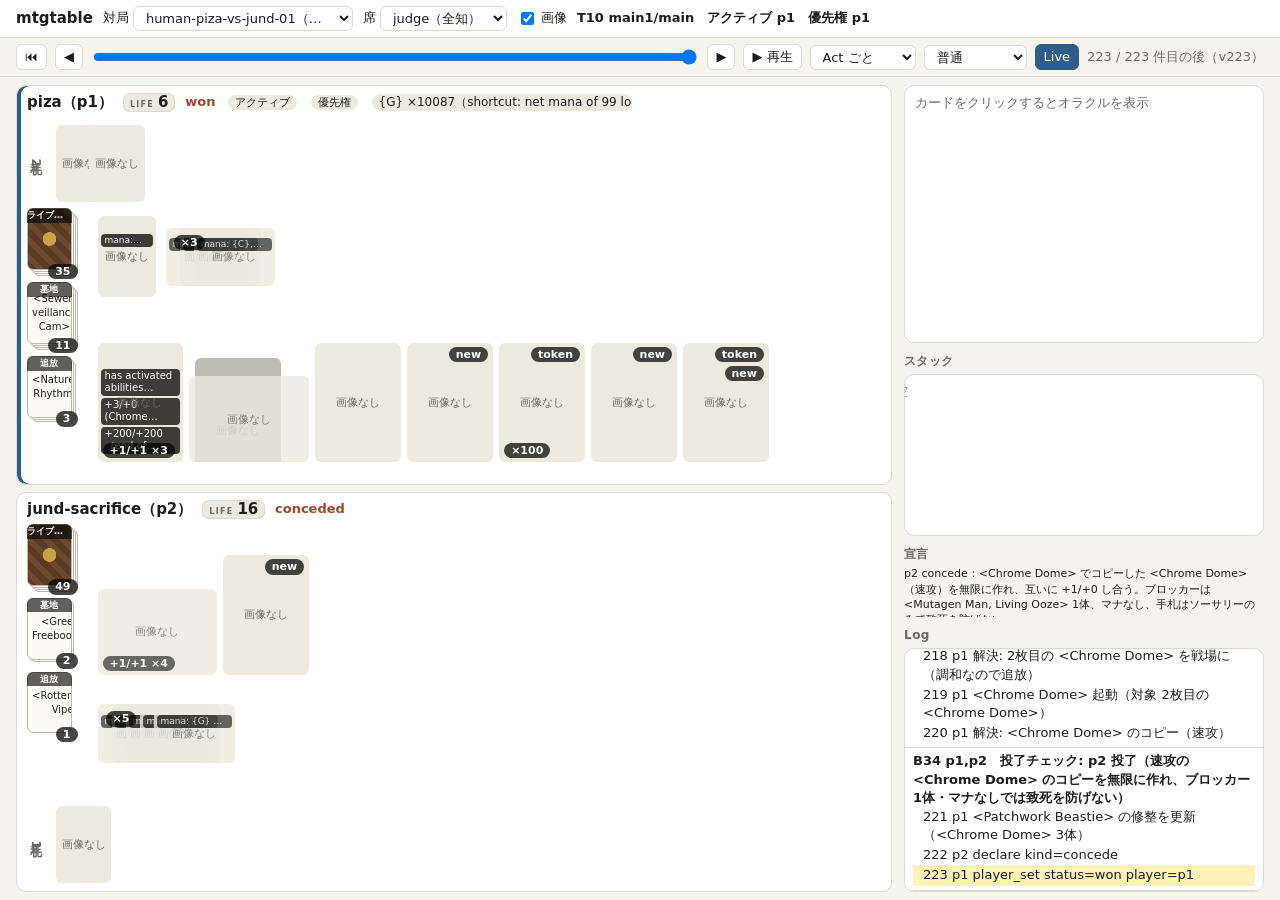
==== docs/index.html @ 576aaa8d "Publish human-piza-vs-jund-01 as a static viewer under docs/ Generated with: python -m mtgtable expo" ====
<!doctype html>
<html lang="ja" data-static="1">
<head>
<meta charset="utf-8">
<meta name="viewport" content="width=device-width, initial-scale=1">
<title>mtgtable 観戦</title>
<link rel="stylesheet" href="static/style.css">
</head>
<body>
<header class="bar">
  <strong class="brand">mtgtable</strong>
  <label>対局 <select id="game"></select></label>
  <label>席 <select id="seat">
    <option value="judge">judge（全知）</option>
    <option value="p1">p1</option>
    <option value="p2">p2</option>
  </select></label>
  <label><input id="images" type="checkbox" checked> 画像</label>
  <span id="turn" class="turn"></span>
  <span id="conn" class="conn" title="更新の受信状態"></span>
</header>

<div class="replay">
  <button id="first" title="最初">⏮</button>
  <button id="prev" title="1 Act 戻る">◀</button>
  <input id="pos" type="range" min="0" max="0" value="0">
  <button id="next" title="1 Act 進む">▶</button>
  <button id="play" title="自動再生（スペースキー）">▶ 再生</button>
  <select id="unit" title="1回に進める単位">
    <option value="act">Act ごと</option>
    <option value="batch">Batch ごと</option>
  </select>
  <select id="speed" title="進める間隔">
    <option value="150">とても速い</option>
    <option value="400">速い</option>
    <option value="1000" selected>普通</option>
    <option value="2500">遅い</option>
  </select>
  <button id="live" class="on" title="最新を追う">Live</button>
  <span id="posText" class="muted"></span>
</div>

<main class="layout">
  <section class="board">
    <div id="top" class="side"></div>
    <div id="combatbox" class="combatbox" hidden><h3>戦闘</h3><div id="combat" class="combat"></div></div>
    <div id="bottom" class="side"></div>
  </section>
  <aside class="sidepanel">
    <div id="detail" class="detail muted">カードをクリックするとオラクルを表示</div>
    <h3>スタック</h3>
    <ol id="stack" class="stack panel"></ol>
    <h3>宣言</h3>
    <ul id="decl" class="plain decl"></ul>
    <h3>Log</h3>
    <div id="log" class="log"></div>
  </aside>
</main>
<script type="module" src="static/app.js"></script>
</body>
</html>
---- docs/static/style.css ----
:root {
  --bg: #f5f4ef; --panel: #ffffff; --ink: #1d1d1b; --muted: #6b6a64; --line: #d9d7cf;
  --card: #fbfaf6; --card-line: #bdb9ad; --accent: #2f5d8a; --warn: #a1452e; --ok: #3c7a3f;
  --badge: #ece9df; --tapped: #e6e3d8; --hl: #fff2b8;
}
@media (prefers-color-scheme: dark) {
  :root {
    --bg: #18191b; --panel: #222326; --ink: #e8e6e1; --muted: #9a988f; --line: #3a3b3f;
    --card: #2a2b2f; --card-line: #4a4b50; --accent: #7fb0e0; --warn: #e08a72; --ok: #8cc58f;
    --badge: #34353a; --tapped: #232427; --hl: #4a4220;
  }
}
* { box-sizing: border-box; }
body { margin: 0; background: var(--bg); color: var(--ink);
  font: 13px/1.4 system-ui, "Segoe UI", "Hiragino Sans", "Yu Gothic UI", sans-serif; }
h3 { margin: 6px 0 4px; font-size: 12px; color: var(--muted); font-weight: 600; letter-spacing: .04em; }
.muted { color: var(--muted); }
button, select, input { font: inherit; color: inherit; }
button, select { background: var(--panel); border: 1px solid var(--line); border-radius: 6px; padding: 3px 8px; }
button.on { background: var(--accent); color: #fff; border-color: var(--accent); }
.bar { display: flex; flex-wrap: wrap; gap: 12px; align-items: center; padding: 8px 16px;
  background: var(--panel); border-bottom: 1px solid var(--line); }
.brand { font-size: 15px; }
.turn { font-weight: 600; }
.conn::before { content: "●"; color: var(--muted); }
.conn.ok::before { color: var(--ok); }
.replay { display: flex; gap: 8px; align-items: center; padding: 6px 16px; border-bottom: 1px solid var(--line); }
.replay input { flex: 1; min-width: 120px; }
.layout { display: grid; grid-template-columns: minmax(0, 1fr) 360px; gap: 12px; padding: 12px 16px; }
@media (max-width: 900px) { .layout { grid-template-columns: minmax(0, 1fr); } }
.board { display: flex; flex-direction: column; gap: 10px; min-width: 0; }
.side { background: var(--panel); border: 1px solid var(--line); border-radius: 10px; padding: 10px; }
.side.active { box-shadow: inset 4px 0 0 var(--accent); }
.phead { display: flex; flex-wrap: wrap; gap: 10px; align-items: baseline; }
.pname { font-size: 15px; font-weight: 700; }
.life { font-size: 22px; font-weight: 700; font-variant-numeric: tabular-nums; }
.status { color: var(--warn); font-weight: 700; }
.chip { display: inline-block; background: var(--badge); border-radius: 10px; padding: 0 7px; margin: 1px 2px; font-size: 11px; }
.row { display: flex; flex-wrap: wrap; gap: 6px; margin: 4px 0; min-height: 10px; }
.zones { display: flex; flex-wrap: wrap; gap: 16px; margin-top: 6px; }
.zone h3 { margin-top: 2px; }
.card { width: 132px; background: var(--card); border: 1px solid var(--card-line); border-radius: 7px;
  padding: 5px 6px; cursor: pointer; overflow-wrap: anywhere; }
.card:hover { outline: 2px solid var(--accent); }
.card.sel { background: var(--hl); }
.card.tapped { background: var(--tapped); transform: rotate(4deg); opacity: .8; }
.card.land { width: 112px; }
.card .nm { font-weight: 600; }
.card .id { color: var(--muted); font-size: 11px; }
.card .note { font-size: 11px; color: var(--muted); margin-top: 2px; }
.card.withart { width: 118px; padding: 4px; }
.card.withart .nm { font-size: 11px; margin-top: 3px; }
.artbox { position: relative; width: 108px; height: 151px; border-radius: 6px; overflow: hidden; background: var(--badge); }
.card.tapped { transform: none; }
.card.withart.tapped .artbox { width: 151px; height: 108px; }
.card.withart.tapped { width: 161px; }
.artbox img.art { position: absolute; left: 50%; top: 50%; width: 108px; height: 151px;
  transform: translate(-50%, -50%); }
.card.withart.tapped img.art { transform: translate(-50%, -50%) rotate(90deg); }
.artbox.noimg::after { content: "画像なし"; position: absolute; inset: 0; display: grid; place-items: center;
  color: var(--muted); font-size: 11px; }
.artbox.back { background: repeating-linear-gradient(45deg, var(--badge), var(--badge) 6px, var(--card) 6px, var(--card) 12px); }
.over { position: absolute; left: 3px; bottom: 3px; display: flex; flex-wrap: wrap; gap: 2px; }
.chip.strong { background: rgba(0, 0, 0, .72); color: #fff; font-weight: 700; }
.detail img.big { display: block; width: 100%; max-width: 244px; border-radius: 10px; margin: 0 auto 8px; }
.detail .otext { white-space: pre-wrap; }
.card.back { width: 54px; height: 70px; background: repeating-linear-gradient(45deg, var(--badge), var(--badge) 6px, var(--card) 6px, var(--card) 12px); }
.small { width: auto; padding: 2px 6px; }
.center { display: grid; grid-template-columns: 2fr 1fr; gap: 10px; background: var(--panel);
  border: 1px solid var(--line); border-radius: 10px; padding: 6px 10px; }
@media (max-width: 700px) { .center { grid-template-columns: 1fr; } }
.stack { margin: 0; padding-left: 18px; }
.stack li { margin-bottom: 4px; }
.stack li.none { list-style: none; margin-left: -18px; }
.plain { list-style: none; margin: 0; padding: 0; }
.sidepanel { min-width: 0; }
.detail { background: var(--panel); border: 1px solid var(--line); border-radius: 10px; padding: 8px 10px;
  margin-bottom: 8px; max-height: 70vh; overflow: auto; }
.log { background: var(--panel); border: 1px solid var(--line); border-radius: 10px; max-height: 70vh; overflow: auto; }
.batch { border-bottom: 1px solid var(--line); padding: 4px 8px; }
.batch > .bl { font-weight: 600; }
.act { padding: 1px 0 1px 10px; cursor: pointer; }
.act:hover { background: var(--badge); }
.act.cur { background: var(--hl); }
.act.undone { color: var(--muted); text-decoration: line-through; }
.steps { font-size: 11px; color: var(--muted); padding-left: 18px; white-space: pre-wrap; }

/* ---- 卓の配置: 束（ライブラリー・墓地・追放）| 戦場（土地以外・土地）、手札は扇形 ---- */
.sidegrid { display: grid; grid-template-columns: 96px minmax(0, 1fr); gap: 12px; margin-top: 8px; }
.piles { display: flex; flex-direction: column; gap: 14px; align-items: flex-start; }
.field { display: flex; flex-direction: column; gap: 8px; min-width: 0; }
.bfrow { min-height: 40px; align-items: flex-start; }
.lands { gap: 10px; }
.pile { cursor: default; width: 84px; }
.pile { cursor: pointer; }
.pile.empty { cursor: default; }
.pile:hover .face { outline: 2px solid var(--accent); }
.zone.opened { margin-top: 10px; padding: 8px; border: 1px solid var(--line); border-radius: 8px; background: var(--bg); }
.zone.opened .row { max-height: 300px; overflow-y: auto; }
.pstack { position: relative; width: 76px; height: 106px; }
.pstack .layer, .pstack .face { position: absolute; left: 0; top: 0; width: 72px; height: 100px; border-radius: 6px;
  border: 1px solid var(--card-line); background: var(--card); }
.pstack .face { overflow: hidden; display: grid; place-items: center; }
.pstack .face img { width: 100%; height: 100%; object-fit: cover; }
.pstack .face.back, .card.back, .artbox.back {
  background: radial-gradient(circle at 50% 50%, #c9a24a 0 18%, transparent 19%),
    repeating-linear-gradient(45deg, #5b3a24, #5b3a24 6px, #6d4a2f 6px, #6d4a2f 12px); }
.pstack .ftext { font-size: 10px; padding: 4px; text-align: center; }
.pile.empty .pstack { border: 1px dashed var(--line); border-radius: 6px; width: 72px; height: 100px; }
.pile.open .face { outline: 2px solid var(--accent); }
.pcount { position: absolute; right: -2px; bottom: -4px; }
.plabel { font-size: 11px; color: var(--muted); margin-top: 6px; }
.lgroup { position: relative; display: flex; }
.lgroup.overlap > .card + .card { margin-left: -86px; }
.lgroup.overlap > .card.tapped + .card.tapped { margin-left: -124px; }
.lgroup .gcount { position: absolute; left: 6px; top: 6px; }
.handbox { margin-top: 10px; }
.hand { display: flex; flex-wrap: wrap; gap: 6px; padding-top: 6px; }
.hand.fan { flex-wrap: nowrap; overflow-x: auto; padding: 14px 4px 4px; }
.hand.fan > .card { flex: none; transition: transform .12s; }
.hand.fan > .card + .card { margin-left: -46px; }
.hand.fan > .card:hover { transform: translateY(-12px); z-index: 2; position: relative; }
.card.inhand.withart { width: 98px; }
.card.inhand .artbox { width: 88px; height: 123px; }
.card.inhand .artbox img.art { width: 88px; height: 123px; }
.card.inhand .note, .card.inhand .id { display: none; }
.card.back.inhand { width: 64px; height: 89px; border-radius: 6px; flex: none; }
.hand.fan > .card.back + .card.back { margin-left: -40px; }
.card.inhand.withart .nm { display: none; }
/* 土地は小さめに */
.lands .card.withart { width: 86px; }
.lands .card.withart .artbox, .lands .card.withart .artbox img.art { width: 76px; height: 106px; }
.lands .card.withart.tapped { width: 116px; }
.lands .card.withart.tapped .artbox { width: 106px; height: 76px; }
.lands .card.withart .nm { font-size: 10px; }
.lands .lgroup.overlap > .card + .card { margin-left: -66px; }
.lands .lgroup.overlap > .card.tapped + .card.tapped { margin-left: -96px; }

/* ---- シンプル表示: 画像だけ。Note・Link・状態は画像の上に重ねる ---- */
.card.withart { width: auto; padding: 0; border: none; background: none; }
.card.withart:hover { outline: none; }
.card.withart:hover .artbox { outline: 2px solid var(--accent); }
.lands .card.withart, .lands .card.withart.tapped, .card.withart.tapped, .card.inhand.withart { width: auto; }
.artbox .notes { position: absolute; left: 3px; right: 3px; top: 22%; display: flex; flex-direction: column; gap: 2px; }
.artbox .nt { background: rgba(0, 0, 0, .74); color: #fff; font-size: 10px; line-height: 1.25; border-radius: 4px;
  padding: 1px 4px; overflow: hidden; display: -webkit-box; -webkit-line-clamp: 2; -webkit-box-orient: vertical; }
.lands .artbox .nt { -webkit-line-clamp: 1; font-size: 9px; }
.card.tapped .artbox .notes { top: 18%; }
.artbox .flags { position: absolute; right: 3px; top: 3px; display: flex; gap: 2px; }
.stack.panel { background: var(--panel); border: 1px solid var(--line); border-radius: 10px; padding: 8px 10px 8px 28px;
  margin: 0 0 8px; max-height: 32vh; overflow: auto; }

/* ---- 追放したカードを、追放元のカードの下に差し込んだように出す ---- */
.tuck { position: relative; padding-top: calc(var(--n) * 18px); }
.tuck > .card.under { position: absolute; left: 6px; z-index: 0; filter: brightness(.8); }
.tuck > .card.under .flags, .tuck > .card.under .notes, .tuck > .card.under .over { display: none; }
.tuck > .card:not(.under) { position: relative; z-index: 1; }

/* ---- 戦闘: 攻撃クリーチャーの列（カード → 攻撃先 → ブロック） ---- */
.combat { display: flex; flex-wrap: wrap; gap: 14px; align-items: flex-start; }
.cbcol { display: flex; flex-direction: column; align-items: center; gap: 4px; padding: 6px; border-radius: 8px;
  background: var(--bg); border: 1px solid var(--line); }
.cbto { font-size: 12px; font-weight: 700; color: var(--warn); }
.cbblk { font-size: 11px; color: var(--muted); }
.cbrow { display: flex; gap: 4px; }
.card.incombat.withart { width: auto; }
.card.incombat .artbox, .card.incombat .artbox img.art { width: 76px; height: 106px; }
.card.incombat .notes { display: none; }
.card.incombat.tapped .artbox { width: 76px; height: 106px; }
.card.incombat.tapped .artbox img.art { transform: translate(-50%, -50%); }
.chip.atk { background: #a1452e; }
.chip.blk { background: #2f5d8a; }
.artbox .flags { flex-wrap: wrap; justify-content: flex-end; max-width: calc(100% - 6px); }
.artbox .flags .chip, .over .chip { white-space: nowrap; }
.cbto { display: flex; align-items: center; gap: 2px; line-height: 1; }
.cbto .arw { font-size: 20px; }

/* ---- スタック: カードと、種類・文・対象 ---- */
.stack.panel { list-style: none; padding: 8px; }
.sitem { display: flex; gap: 8px; align-items: flex-start; padding: 6px 0; border-bottom: 1px solid var(--line); }
.sitem:last-child { border-bottom: none; }
.card.instack.withart { width: auto; flex: none; }
.card.instack .artbox, .card.instack .artbox img.art { width: 64px; height: 89px; }
.card.instack.src .artbox { opacity: .75; }
.card.instack.src .artbox::after { content: "能力"; position: absolute; left: 0; right: 0; bottom: 0; text-align: center;
  background: rgba(0, 0, 0, .72); color: #fff; font-size: 10px; }
.sbody { min-width: 0; flex: 1; font-size: 12px; }
.sname { font-weight: 600; }
.stext { color: var(--muted); font-size: 11px; overflow: hidden; display: -webkit-box; -webkit-line-clamp: 3; -webkit-box-orient: vertical; }
.stargets { margin-top: 2px; }
.log { position: relative; }

/* ---- マナ・シンボル ---- */
img.ms { width: 1.05em; height: 1.05em; vertical-align: -0.15em; margin: 0 1px; }
.nt img.ms { width: 11px; height: 11px; }
.chip.mana { display: inline-flex; align-items: center; gap: 2px; font-size: 12px; }
.chip.mana img.ms { width: 15px; height: 15px; }

/* ---- 画面の高さに収める（広い画面のとき）: ページはスクロールしない。カードの大きさは各 Player の領域の高さから決める ---- */
@media (min-width: 900px) and (min-height: 560px) {
  html, body { height: 100%; }
  body { display: flex; flex-direction: column; overflow: hidden; }
  .bar, .replay { flex: none; }
  .layout { flex: 1; min-height: 0; padding-top: 8px; padding-bottom: 8px; }
  .board { min-height: 0; gap: 6px; }
  .side { flex: 1 1 0; min-height: 0; position: relative; container-type: size; padding: 6px 10px; overflow: hidden; }
  .side > div { height: 100%; display: flex; flex-direction: column; gap: 4px; }
  .phead { flex: none; }
  .sidegrid { flex: 1; min-height: 0; margin-top: 0; }
  .piles { gap: 8px; overflow: hidden; }
  .field { min-height: 0; gap: 4px; justify-content: space-evenly; }
  .bfrow, .lands, .hand.fan { flex-wrap: nowrap; overflow-x: auto; overflow-y: hidden; }
  .handbox { flex: none; margin-top: 0; display: flex; align-items: center; gap: 8px; }
  .handbox h3 { writing-mode: vertical-rl; margin: 0; }
  .hand.fan { padding: 8px 4px 2px; }
  .zone.opened { position: absolute; left: 110px; right: 10px; bottom: 8px; max-height: 70%; overflow: auto; z-index: 5;
    margin: 0; background: var(--panel); box-shadow: 0 6px 24px rgba(0, 0, 0, .35); }
  .zone.opened .row { max-height: none; flex-wrap: wrap; }
  .center { flex: none; max-height: 22vh; overflow: auto; padding: 2px 10px; }
  .center h3 { margin: 2px 0; }
  .sidepanel { display: flex; flex-direction: column; min-height: 0; }
  .sidepanel h3 { flex: none; }
  .detail { flex: 0 1 auto; max-height: 38%; margin-bottom: 4px; }
  .stack.panel { flex: 0 1 auto; max-height: 24%; margin-bottom: 4px; }
  .log { flex: 1; min-height: 80px; max-height: none; }

  /* カードの高さ（--h）: 行ごとに、領域の高さ（cqh）に合わせる。幅は 488:680 */
  .bfrow:not(.lands) { --h: min(31cqh, 151px); }
  .lands { --h: min(21cqh, 106px); }
  .hand { --h: min(20cqh, 123px); }
  .piles { --h: min(19cqh, 100px); }
  .combat { --h: min(7.5vh, 96px); gap: 8px; }
  .cbcol { padding: 3px; gap: 2px; }
  .stack { --h: 89px; }
  .artbox, .artbox img.art,
  .card.inhand .artbox, .card.inhand .artbox img.art,
  .lands .card.withart .artbox, .lands .card.withart .artbox img.art,
  .card.incombat .artbox, .card.incombat .artbox img.art,
  .card.instack .artbox, .card.instack .artbox img.art { width: calc(var(--h) * .7176); height: var(--h); }
  .card.withart.tapped .artbox, .lands .card.withart.tapped .artbox { width: var(--h); height: calc(var(--h) * .7176); }
  .card.incombat.tapped .artbox { width: calc(var(--h) * .7176); height: var(--h); }
  .card.back.inhand { width: calc(var(--h) * .7176); height: var(--h); }
  .pstack, .pstack .layer, .pstack .face, .pile.empty .pstack { width: calc(var(--h) * .72); height: var(--h); }
  .pstack { width: calc(var(--h) * .72 + 6px); height: calc(var(--h) + 6px); }
  .pile { width: auto; }
  .sidegrid { grid-template-columns: calc(min(19cqh, 100px) * .72 + 14px) minmax(0, 1fr); }
  .plabel { margin-top: 2px; }
  .lgroup.overlap > .card + .card, .lands .lgroup.overlap > .card + .card { margin-left: calc(var(--h) * -.7176 + 12px); }
  .lgroup.overlap > .card.tapped + .card.tapped, .lands .lgroup.overlap > .card.tapped + .card.tapped { margin-left: calc(var(--h) * -1 + 14px); }
  .hand.fan > .card + .card { margin-left: calc(var(--h) * -.36); }
  .hand.fan > .card.back + .card.back { margin-left: calc(var(--h) * -.45); }
  .tuck { padding-top: calc(var(--n) * var(--h) * .12); }
}

/* ---- 戦闘は盤面の上に重ねる小窓、宣言は右の列へ ---- */
.board { position: relative; }
.combatbox { background: var(--panel); border: 1px solid var(--line); border-radius: 10px; padding: 4px 8px; }
.combatbox[hidden] { display: none; }
.decl { font-size: 11px; max-height: 4.5em; overflow: auto; margin-bottom: 4px; }
.plabel { white-space: nowrap; overflow: hidden; text-overflow: ellipsis; max-width: 100%; font-size: 10px; }
@media (min-width: 900px) and (min-height: 560px) {
  .combatbox { position: absolute; right: 8px; top: 50%; transform: translateY(-50%); z-index: 6;
    box-shadow: 0 6px 24px rgba(0, 0, 0, .35); max-height: 90%; overflow: auto; }
  .combat { --h: min(13vh, 120px); }
  .decl { flex: none; }
}

/* ---- 右の列: カードの詳細・スタック・宣言は高さを固定（中身が変わっても Log の位置がずれない）。中はスクロール ---- */
.detail { height: 240px; max-height: none; }
.stack.panel { height: 170px; max-height: none; }
.decl { height: 4.6em; max-height: none; overflow: auto; }
@media (min-width: 900px) and (min-height: 560px) {
  .detail { flex: 0 0 32%; height: auto; max-height: none; }
  .stack.panel { flex: 0 0 20%; height: auto; max-height: none; }
  .decl { flex: 0 0 4.6em; height: auto; }
}

/* カードの詳細: 画像は小さく左に置き、横にオラクルを流す */
.detail img.big { float: left; width: 110px; max-width: 40%; margin: 0 8px 4px 0; border-radius: 6px; }
.detail .otext { font-size: 12px; }

/* ---- ライフ: LIFE と数のプレート（左の線で状態を示す） ---- */
.life { display: inline-flex; align-items: baseline; gap: 6px; padding: 1px 10px 1px 9px; border-radius: 7px;
  border: 1px solid var(--line); border-left: 3px solid var(--accent);
  background: linear-gradient(180deg, var(--panel), var(--bg)); font-size: 20px; line-height: 1.3; }
.life .llbl { font-size: 9px; font-weight: 700; letter-spacing: .14em; color: var(--muted); }
.life .lnum { font-weight: 700; font-variant-numeric: tabular-nums; letter-spacing: -.01em; }
.life.low { border-left-color: var(--warn); }
.life.low .lnum { color: var(--warn); }
.life.dead { border-left-color: var(--muted); opacity: .7; }
@media (min-width: 900px) and (min-height: 560px) { .life { font-size: 17px; } }

/* ---- ライフの増減（1件前からの差） ---- */
.lifewrap { display: inline-flex; align-items: center; gap: 6px; }
.ldelta { font-weight: 800; font-size: 15px; font-variant-numeric: tabular-nums; padding: 0 7px; border-radius: 6px;
  animation: ldpop .45s ease-out; }
.ldelta.minus { color: #fff; background: #c8414b; }
.ldelta.plus { color: #fff; background: #3c7a3f; }
@keyframes ldpop { from { transform: translateY(-6px) scale(1.25); opacity: 0; } to { transform: none; opacity: 1; } }
@media (prefers-reduced-motion: reduce) { .ldelta { animation: none; } }

/* ---- ライフ（調整）: 左の線をやめ（アクティブの線と紛れる）、ラベルを数の上に重ねた小さな塊に。増減は右上に重ねる ---- */
.life { position: relative; display: inline-flex; flex-direction: column; align-items: center; gap: 0;
  min-width: 44px; padding: 2px 8px 1px; border: none; border-radius: 9px; background: var(--badge);
  box-shadow: inset 0 0 0 1px var(--line); line-height: 1; }
.life .llbl { font-size: 8px; letter-spacing: .16em; margin-bottom: 1px; }
.life .lnum { font-size: 19px; }
.life.low { box-shadow: inset 0 0 0 1px var(--warn); }
.life.low .lnum { color: var(--warn); }
.life.dead { opacity: .6; }
.lifewrap { position: relative; display: inline-flex; }
.ldelta { position: absolute; right: 0; top: 0; transform: translate(55%, -45%); z-index: 2;
  font-size: 11px; padding: 1px 5px; border-radius: 8px; line-height: 1.2; box-shadow: 0 1px 3px rgba(0, 0, 0, .35); }
@keyframes ldpop { from { transform: translate(55%, -95%) scale(1.3); opacity: 0; } to { transform: translate(55%, -45%); opacity: 1; } }
@media (min-width: 900px) and (min-height: 560px) { .life { font-size: inherit; } .life .lnum { font-size: 17px; } }

/* ライフ（調整）: 見出しの行の高さに収まるよう、ラベルと数を横に並べた1行に */
.life { flex-direction: row; align-items: baseline; gap: 4px; min-width: 0; padding: 1px 7px; border-radius: 7px; }
.life .llbl { margin-bottom: 0; font-size: 8px; }
.life .lnum, .phead .life .lnum { font-size: 15px; line-height: 1.1; }
.phead { align-items: center; }
.ldelta { animation-duration: .18s; }

/* 最上段は1行に収める（入らない分はターン表示を省略） */
.bar { flex-wrap: nowrap; gap: 10px; white-space: nowrap; padding-top: 6px; padding-bottom: 6px; }
.bar label { display: inline-flex; align-items: center; gap: 4px; flex: none; }
#game { max-width: 220px; text-overflow: ellipsis; }
.bar .turn { flex: 1 1 auto; min-width: 0; overflow: hidden; text-overflow: ellipsis; }
.bar .conn { flex: none; }

/* Player の見出しも1行に（長いマナの注記などは省略。全文はマウスを重ねて） */
.phead { flex-wrap: nowrap; white-space: nowrap; overflow: hidden; min-width: 0; }
.phead > * { flex: none; }
.phead .chip { overflow: hidden; text-overflow: ellipsis; }
.phead .chip.mana { flex: 0 1 auto; min-width: 0; max-width: 260px; }
.phead .chip.mana img.ms { flex: none; }

/* 束: 名前をカードの上に重ね、3つの束が縦に収まる大きさに */
.pstack .plabel { position: absolute; left: 0; top: 0; width: calc(var(--h, 100px) * .72); margin: 0; z-index: 3;
  padding: 1px 0; text-align: center; font-size: 9px; font-weight: 700; color: #fff; background: rgba(0, 0, 0, .62);
  border-radius: 6px 6px 0 0; }
.pile.empty .pstack .plabel { color: var(--muted); background: none; }
@media (min-width: 900px) and (min-height: 560px) {
  .piles { --h: min(16cqh, 100px); gap: 6px; }
  .sidegrid { grid-template-columns: calc(min(16cqh, 100px) * .72 + 14px) minmax(0, 1fr); }
}

/* ---- 戦場の行は高さを固定し、枚数が変わっても行の位置が動かないように ---- */
@media (min-width: 900px) and (min-height: 560px) {
  .field { justify-content: flex-start; gap: 6px; }
  .bfrow:not(.lands) { --peek: .05; flex: none; height: calc(var(--h) * 1.16 + 8px); align-items: flex-end; }
  .lands { flex: none; height: calc(var(--h) + 8px); align-items: center; }
  .tuck { padding-top: calc(min(var(--n), 3) * var(--h) * var(--peek, .05)); }
  .bfrow:not(.lands) > .card.tapped, .bfrow:not(.lands) > .tuck { align-self: flex-end; }
}

/* 開いた束の一覧にもカードの高さを与える（無いと画像の大きさが 0 になって見えない） */
.zone.opened { --h: 123px; }
@media (min-width: 900px) and (min-height: 560px) { .zone.opened { --h: min(26cqh, 123px); } }

/* 増減の表示: 見出しの行（はみ出しを切る）に収まるよう、ライフの右端に縦中央で重ねる */
.lifewrap { margin-right: 16px; }
.ldelta { top: 50%; transform: translate(70%, -50%); }
@keyframes ldpop { from { transform: translate(70%, -110%) scale(1.3); opacity: 0; } to { transform: translate(70%, -50%); opacity: 1; } }

/* 狭い画面では再生バーを折り返す */
@media (max-width: 899px) {
  .replay { flex-wrap: wrap; }
  .replay input { flex-basis: 100%; order: 10; }
}
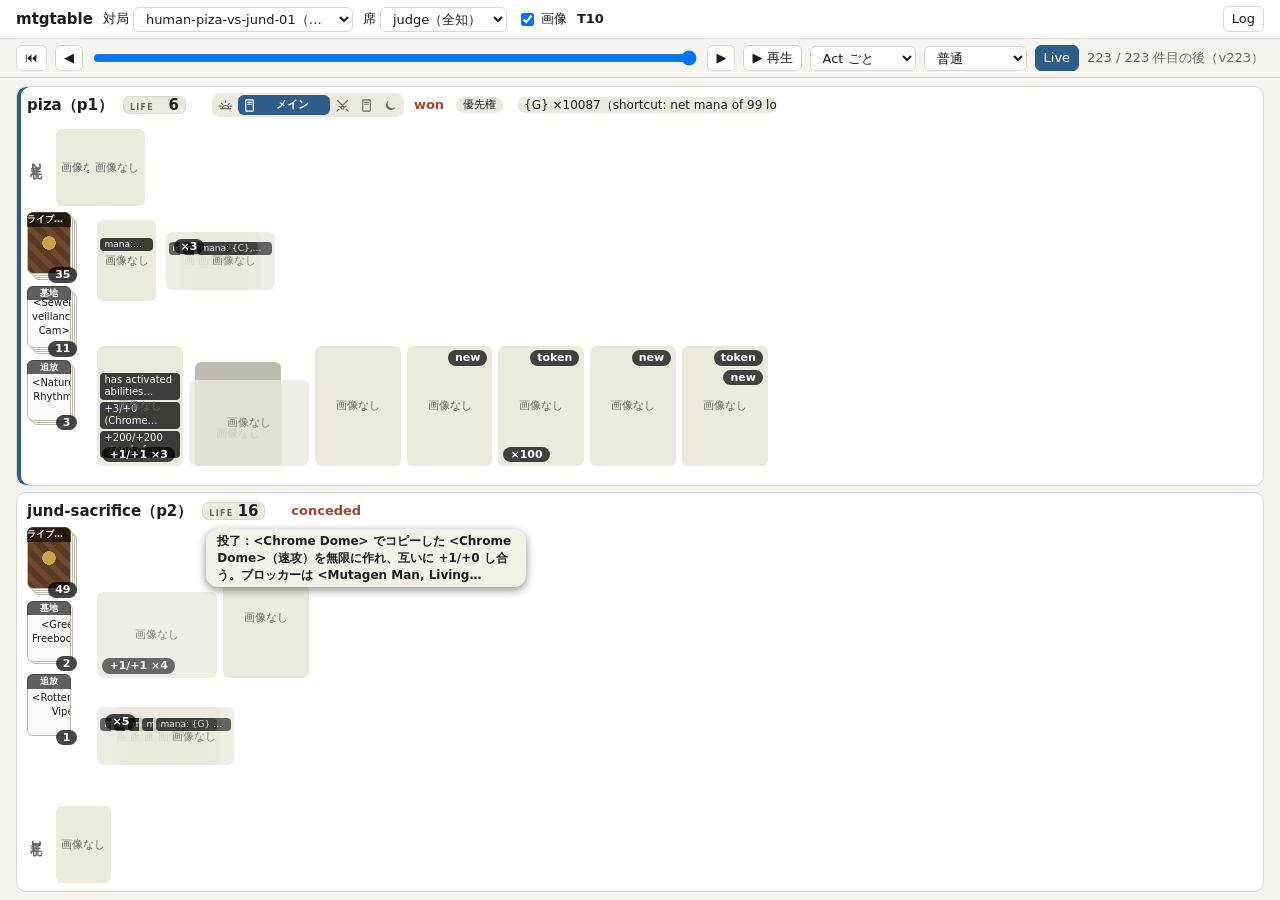
==== commit d89e5dfb: "Re-export the static viewer under docs/ Co-Authored-By: Claude Opus 5.5 <noreply@anthropic.com>" ====
--- a/docs/index.html
+++ b/docs/index.html
@@ -18,6 +18,7 @@
   <label><input id="images" type="checkbox" checked> 画像</label>
   <span id="turn" class="turn"></span>
   <span id="conn" class="conn" title="更新の受信状態"></span>
+  <button id="logToggle" title="Log を開く・閉じる（L キー）">Log</button>
 </header>
 
 <div class="replay">
@@ -45,14 +46,16 @@
     <div id="top" class="side"></div>
     <div id="combatbox" class="combatbox" hidden><h3>戦闘</h3><div id="combat" class="combat"></div></div>
     <div id="bottom" class="side"></div>
+    <!-- 盤面の上に浮かぶ小窓（見出しをドラッグで移動、– で畳む） -->
+    <div id="fl-stack" class="stackbox" hidden><h3>スタック</h3><ol id="stack" class="stack"></ol></div>
+    <div id="fl-detail" class="float" hidden>
+      <div class="fhead"><span>カード</span><button class="fmin" title="畳む">–</button><button class="fclose" title="閉じる">×</button></div>
+      <div id="detail" class="detail fbody"></div>
+    </div>
   </section>
-  <aside class="sidepanel">
-    <div id="detail" class="detail muted">カードをクリックするとオラクルを表示</div>
-    <h3>スタック</h3>
-    <ol id="stack" class="stack panel"></ol>
-    <h3>宣言</h3>
-    <ul id="decl" class="plain decl"></ul>
-    <h3>Log</h3>
+  <div id="logResizer" class="resizer" title="ドラッグで幅を変える"></div>
+  <aside id="logpane" class="logpane">
+    <div class="lphead"><span>Log</span><button id="logClose" title="閉じる">×</button></div>
     <div id="log" class="log"></div>
   </aside>
 </main>
--- a/docs/static/style.css
+++ b/docs/static/style.css
@@ -197,7 +197,7 @@
 .chip.mana img.ms { width: 15px; height: 15px; }
 
 /* ---- 画面の高さに収める（広い画面のとき）: ページはスクロールしない。カードの大きさは各 Player の領域の高さから決める ---- */
-@media (min-width: 900px) and (min-height: 560px) {
+@media (min-width: 900px) and (min-height: 560px), (max-width: 899px) and (orientation: portrait) {
   html, body { height: 100%; }
   body { display: flex; flex-direction: column; overflow: hidden; }
   .bar, .replay { flex: none; }
@@ -258,7 +258,7 @@
 .combatbox[hidden] { display: none; }
 .decl { font-size: 11px; max-height: 4.5em; overflow: auto; margin-bottom: 4px; }
 .plabel { white-space: nowrap; overflow: hidden; text-overflow: ellipsis; max-width: 100%; font-size: 10px; }
-@media (min-width: 900px) and (min-height: 560px) {
+@media (min-width: 900px) and (min-height: 560px), (max-width: 899px) and (orientation: portrait) {
   .combatbox { position: absolute; right: 8px; top: 50%; transform: translateY(-50%); z-index: 6;
     box-shadow: 0 6px 24px rgba(0, 0, 0, .35); max-height: 90%; overflow: auto; }
   .combat { --h: min(13vh, 120px); }
@@ -269,7 +269,7 @@
 .detail { height: 240px; max-height: none; }
 .stack.panel { height: 170px; max-height: none; }
 .decl { height: 4.6em; max-height: none; overflow: auto; }
-@media (min-width: 900px) and (min-height: 560px) {
+@media (min-width: 900px) and (min-height: 560px), (max-width: 899px) and (orientation: portrait) {
   .detail { flex: 0 0 32%; height: auto; max-height: none; }
   .stack.panel { flex: 0 0 20%; height: auto; max-height: none; }
   .decl { flex: 0 0 4.6em; height: auto; }
@@ -288,7 +288,7 @@
 .life.low { border-left-color: var(--warn); }
 .life.low .lnum { color: var(--warn); }
 .life.dead { border-left-color: var(--muted); opacity: .7; }
-@media (min-width: 900px) and (min-height: 560px) { .life { font-size: 17px; } }
+@media (min-width: 900px) and (min-height: 560px), (max-width: 899px) and (orientation: portrait) { .life { font-size: 17px; } }
 
 /* ---- ライフの増減（1件前からの差） ---- */
 .lifewrap { display: inline-flex; align-items: center; gap: 6px; }
@@ -312,7 +312,7 @@
 .ldelta { position: absolute; right: 0; top: 0; transform: translate(55%, -45%); z-index: 2;
   font-size: 11px; padding: 1px 5px; border-radius: 8px; line-height: 1.2; box-shadow: 0 1px 3px rgba(0, 0, 0, .35); }
 @keyframes ldpop { from { transform: translate(55%, -95%) scale(1.3); opacity: 0; } to { transform: translate(55%, -45%); opacity: 1; } }
-@media (min-width: 900px) and (min-height: 560px) { .life { font-size: inherit; } .life .lnum { font-size: 17px; } }
+@media (min-width: 900px) and (min-height: 560px), (max-width: 899px) and (orientation: portrait) { .life { font-size: inherit; } .life .lnum { font-size: 17px; } }
 
 /* ライフ（調整）: 見出しの行の高さに収まるよう、ラベルと数を横に並べた1行に */
 .life { flex-direction: row; align-items: baseline; gap: 4px; min-width: 0; padding: 1px 7px; border-radius: 7px; }
@@ -340,13 +340,13 @@
   padding: 1px 0; text-align: center; font-size: 9px; font-weight: 700; color: #fff; background: rgba(0, 0, 0, .62);
   border-radius: 6px 6px 0 0; }
 .pile.empty .pstack .plabel { color: var(--muted); background: none; }
-@media (min-width: 900px) and (min-height: 560px) {
+@media (min-width: 900px) and (min-height: 560px), (max-width: 899px) and (orientation: portrait) {
   .piles { --h: min(16cqh, 100px); gap: 6px; }
   .sidegrid { grid-template-columns: calc(min(16cqh, 100px) * .72 + 14px) minmax(0, 1fr); }
 }
 
 /* ---- 戦場の行は高さを固定し、枚数が変わっても行の位置が動かないように ---- */
-@media (min-width: 900px) and (min-height: 560px) {
+@media (min-width: 900px) and (min-height: 560px), (max-width: 899px) and (orientation: portrait) {
   .field { justify-content: flex-start; gap: 6px; }
   .bfrow:not(.lands) { --peek: .05; flex: none; height: calc(var(--h) * 1.16 + 8px); align-items: flex-end; }
   .lands { flex: none; height: calc(var(--h) + 8px); align-items: center; }
@@ -356,7 +356,7 @@
 
 /* 開いた束の一覧にもカードの高さを与える（無いと画像の大きさが 0 になって見えない） */
 .zone.opened { --h: 123px; }
-@media (min-width: 900px) and (min-height: 560px) { .zone.opened { --h: min(26cqh, 123px); } }
+@media (min-width: 900px) and (min-height: 560px), (max-width: 899px) and (orientation: portrait) { .zone.opened { --h: min(26cqh, 123px); } }
 
 /* 増減の表示: 見出しの行（はみ出しを切る）に収まるよう、ライフの右端に縦中央で重ねる */
 .lifewrap { margin-right: 16px; }
@@ -368,3 +368,145 @@
   .replay { flex-wrap: wrap; }
   .replay input { flex-basis: 100%; order: 10; }
 }
+
+/* 再生位置の文字は幅を固定（桁数が変わってもスライダーの長さが変わらないように） */
+#posText { flex: none; min-width: 12.5em; text-align: right; font-variant-numeric: tabular-nums; white-space: nowrap; }
+
+/* ---- 小窓（スタック・宣言・カード）と、開閉する Log ---- */
+.layout { grid-template-columns: minmax(0, 1fr) 0 0; gap: 0; }
+body.log-open .layout { grid-template-columns: minmax(0, 1fr) 6px var(--logw, 380px); }
+.logpane, .resizer { display: none; }
+body.log-open .logpane { display: flex; flex-direction: column; min-height: 0; min-width: 0; margin-left: 6px; }
+body.log-open .resizer { display: block; cursor: col-resize; background: var(--line); border-radius: 3px; margin: 0 1px; }
+body.log-open .resizer:hover { background: var(--accent); }
+.lphead { flex: none; font-size: 12px; font-weight: 600; color: var(--muted); padding: 2px 4px 4px; }
+.logpane .log { flex: 1; min-height: 0; max-height: none; }
+@media (max-width: 899px) {
+  body.log-open .layout { grid-template-columns: minmax(0, 1fr); }
+  body.log-open .resizer { display: none; }
+  body.log-open .logpane { margin: 8px 0 0; }
+  .logpane .log { max-height: 60vh; }
+}
+#logToggle.on { background: var(--accent); color: #fff; border-color: var(--accent); }
+
+.float { position: absolute; z-index: 8; display: flex; flex-direction: column; min-height: 0;
+  background: var(--panel); border: 1px solid var(--line); border-radius: 10px; box-shadow: 0 8px 28px rgba(0, 0, 0, .38); }
+.float[hidden] { display: none; }
+.fhead { flex: none; display: flex; align-items: center; gap: 6px; padding: 3px 6px 3px 10px; cursor: move;
+  font-size: 12px; font-weight: 700; color: var(--muted); user-select: none; border-bottom: 1px solid var(--line); }
+.fhead span { flex: 1; }
+.fhead button { padding: 0 7px; line-height: 1.3; font-size: 13px; cursor: pointer; }
+.float .fbody { overflow: auto; margin: 0; }
+.float.min .fbody { display: none; }
+.float.min .fhead { border-bottom: none; }
+#fl-decl { left: 50%; transform: translateX(-50%); top: calc(50% - 20px); width: 340px; max-height: 20%; }
+#fl-decl[style*="left"] { transform: none; }
+#fl-decl .decl { padding: 4px 10px; height: auto; font-size: 11px; }
+#fl-detail { right: 10px; bottom: 10px; width: 300px; max-height: 60%; }
+#fl-detail .detail { height: auto; max-height: none; border: none; border-radius: 0 0 10px 10px; margin: 0; }
+
+/* 既定の置き場所: 戦闘は盤面の中央、宣言は上の中央、スタックは右上、カードは右下 */
+@media (min-width: 900px) and (min-height: 560px), (max-width: 899px) and (orientation: portrait) {
+  .combatbox { right: auto; left: 50%; top: 50%; transform: translate(-50%, -50%); }
+}
+#fl-decl { top: 10px; transform: translateX(-50%); }
+
+/* スタックは戦闘と同じく位置を固定（盤面の右・縦中央）。カードの小窓は右上から */
+.stackbox { position: absolute; z-index: 7; right: 10px; top: 50%; transform: translateY(-50%); width: 320px;
+  max-height: 60%; display: flex; flex-direction: column; background: var(--panel); border: 1px solid var(--line);
+  border-radius: 10px; padding: 4px 8px; box-shadow: 0 6px 24px rgba(0, 0, 0, .35); }
+.stackbox[hidden] { display: none; }
+.stackbox h3 { flex: none; }
+.stackbox .stack { overflow: auto; margin: 0; padding: 2px 0; height: auto; max-height: none; border: none; background: none; list-style: none; }
+@media (max-width: 899px) { .stackbox { position: static; transform: none; width: auto; margin: 8px 0; box-shadow: none; } }
+#fl-detail { top: 10px; bottom: auto; right: 10px; }
+#fl-detail { max-height: 38%; }
+
+.lphead { display: flex; align-items: center; }
+.lphead span { flex: 1; }
+#logClose { padding: 0 8px; }
+body:not(.log-open) #logClose { display: none; }
+
+/* ---- スマホの縦画面: 画面の高さに収め、スクロールしない ---- */
+@media (max-width: 899px) and (orientation: portrait) {
+  html, body { height: 100dvh; }
+  .bar { gap: 6px; padding: 4px 8px; }
+  .bar .brand { display: none; }
+  .bar label { font-size: 0; gap: 0; }  /* 「対局」「席」「画像」の文字を隠して、入力だけ残す */
+  .bar label select, .bar label input { font-size: 12px; }
+  #game { max-width: 38vw; }
+  #seat { max-width: 22vw; }
+  .bar .turn { font-size: 11px; }
+  .replay { flex-wrap: nowrap; gap: 4px; padding: 3px 8px; }
+  .replay input { flex: 1 1 auto; flex-basis: auto; order: 0; min-width: 60px; }
+  #first, #unit, #speed, #posText { display: none; }
+  .replay button { padding: 2px 7px; }
+  .layout, body.log-open .layout { grid-template-columns: minmax(0, 1fr); padding: 4px; }
+  .board { gap: 4px; }
+  .side { padding: 3px 6px; }
+  .stackbox { position: absolute; top: 50%; right: 6px; transform: translateY(-50%); width: min(78%, 300px);
+    margin: 0; box-shadow: 0 6px 24px rgba(0, 0, 0, .35); }
+  #fl-detail { width: min(82%, 300px); right: 6px; top: 6px; }
+  #fl-decl { width: min(86%, 340px); top: 6px; }
+  .phead .chip.mana { max-width: 40%; }
+  /* Log は横から重なる引き出しに */
+  body.log-open .resizer { display: none; }
+  body.log-open .logpane { position: fixed; top: 0; right: 0; bottom: 0; width: 88vw; z-index: 50; margin: 0; padding: 8px;
+    background: var(--bg); box-shadow: -8px 0 28px rgba(0, 0, 0, .45); }
+  .logpane .log { max-height: none; }
+}
+@media (max-width: 899px) and (orientation: portrait) {
+  .combatbox { max-width: 94%; }
+  .combat { --h: min(8.5vh, 90px); flex-wrap: nowrap; overflow-x: auto; }
+}
+@media (max-width: 899px) and (orientation: portrait) {
+  /* 重なりを減らす: 戦闘は中央、スタックは上寄り、宣言は下 */
+  .stackbox { top: 27%; }
+  #fl-decl { top: auto; bottom: 6px; }
+  .stackbox, .float { font-size: 12px; }
+}
+@media (max-width: 899px) and (orientation: portrait) { #fl-decl { max-height: 11%; } }
+
+/* 宣言も位置を固定（PC は盤面の上の中央、スマホの縦画面は下） */
+.declbox { position: absolute; z-index: 7; left: 50%; top: 10px; transform: translateX(-50%); width: 340px; max-height: 20%;
+  display: flex; flex-direction: column; background: var(--panel); border: 1px solid var(--line); border-radius: 10px;
+  padding: 3px 10px 4px; box-shadow: 0 6px 24px rgba(0, 0, 0, .35); }
+.declbox[hidden] { display: none; }
+.declbox h3 { flex: none; margin: 1px 0 2px; }
+.declbox .decl { overflow: auto; height: auto; max-height: none; margin: 0; font-size: 11px; }
+@media (max-width: 899px) and (orientation: portrait) {
+  .declbox { top: auto; bottom: 6px; width: min(86%, 340px); max-height: 11%; font-size: 12px; }
+}
+
+/* ---- 宣言の吹き出し（ライフの真下から戦場の側へはみ出す。上向きのしっぽ） ---- */
+.side > div { position: relative; }
+.speech { position: absolute; z-index: 6; max-width: min(320px, 80%); padding: 4px 11px;
+  border-radius: 12px; font-size: 12px; font-weight: 600; line-height: 1.4; pointer-events: none;
+  background: #f4f1e8; color: #1d1d1b; box-shadow: 0 3px 10px rgba(0, 0, 0, .45);
+  transform-origin: 12px 0; animation: speechpop .18s ease-out; }
+.speech .stx { display: -webkit-box; -webkit-box-orient: vertical; -webkit-line-clamp: 3; overflow: hidden; }
+@keyframes speechpop { from { transform: scale(.6); opacity: 0; } to { transform: none; opacity: 1; } }
+.speech::before { content: ""; position: absolute; left: 12px; top: -5px;
+  border: 6px solid transparent; border-bottom-color: #f4f1e8; border-top: 0; }
+
+/* ---- フェイズ（アクティブ Player のライフの横。今のフェイズを強調し、横にステップ名） ---- */
+.phases { display: inline-flex; align-items: center; gap: 1px; padding: 2px; border-radius: 8px; background: var(--badge); flex: none; }
+.ph { display: inline-flex; align-items: center; gap: 3px; height: 20px; padding: 0 4px; border-radius: 6px; color: var(--muted); }
+.ph svg { width: 15px; height: 15px; fill: none; stroke: currentColor; stroke-width: 1.8; stroke-linecap: round; stroke-linejoin: round; }
+.ph[title="終了"] svg { fill: currentColor; stroke: none; }
+.ph.cur { background: var(--accent); color: #fff; }
+.ph .pstep { font-size: 11px; font-weight: 700; white-space: nowrap; }
+@media (max-width: 899px) and (orientation: portrait) {
+  .ph { padding: 0 2px; height: 18px; }
+  .ph svg { width: 13px; height: 13px; }
+  .ph .pstep { font-size: 10px; }
+}
+/* 名前が長いときは名前を詰めて、ライフ・フェイズ・吹き出しを見せる */
+.phead > .pname { flex: 0 20 auto; min-width: 3em; overflow: hidden; text-overflow: ellipsis; }
+/* フェイズ列の幅を一定に（ステップ名の欄は一番長い名前に合わせた固定幅） */
+.ph .pstep { width: 6em; text-align: center; overflow: hidden; text-overflow: clip; }
+/* ライフの数は 2 桁分の幅を取る（20 → 6 などで横の並びがずれないように） */
+.life .lnum { min-width: 2ch; text-align: right; }
+/* 見出しの高さはフェイズ列の有無で変えない（変わると戦場が上下にずれる） */
+.phead { height: 24px; }
+@media (max-width: 899px) and (orientation: portrait) { .phead { height: 22px; } }
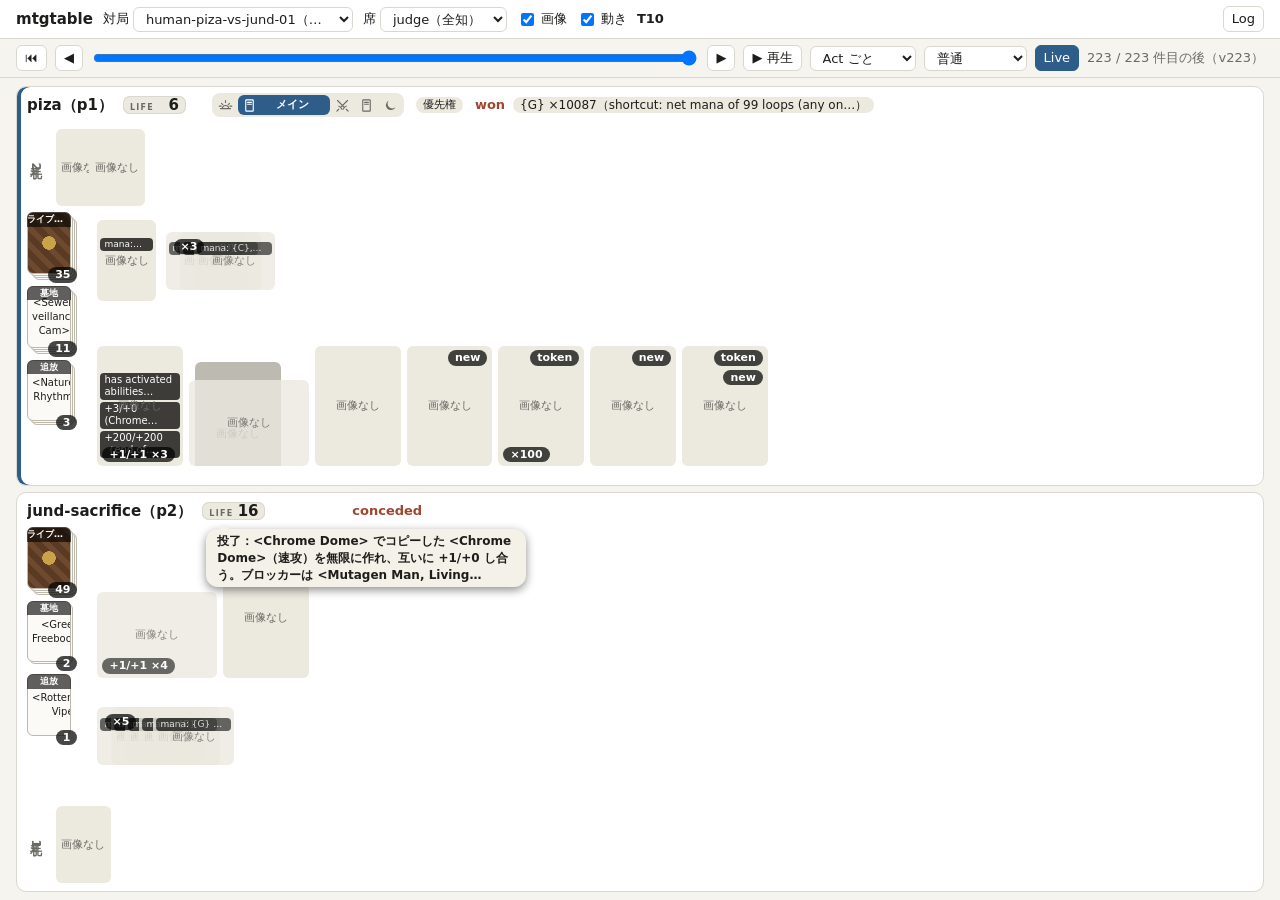
==== commit 75400403: "Re-export the static viewer under docs/ Co-Authored-By: Claude Opus 5.5 <noreply@anthropic.com>" ====
--- a/docs/index.html
+++ b/docs/index.html
@@ -16,6 +16,7 @@
     <option value="p2">p2</option>
   </select></label>
   <label><input id="images" type="checkbox" checked> 画像</label>
+  <label title="タップや移動を動きで見せる（1件ずつの移動と自動再生のとき）"><input id="motion" type="checkbox" checked> 動き</label>
   <span id="turn" class="turn"></span>
   <span id="conn" class="conn" title="更新の受信状態"></span>
   <button id="logToggle" title="Log を開く・閉じる（L キー）">Log</button>
--- a/docs/static/style.css
+++ b/docs/static/style.css
@@ -483,7 +483,8 @@
 .speech { position: absolute; z-index: 6; max-width: min(320px, 80%); padding: 4px 11px;
   border-radius: 12px; font-size: 12px; font-weight: 600; line-height: 1.4; pointer-events: none;
   background: #f4f1e8; color: #1d1d1b; box-shadow: 0 3px 10px rgba(0, 0, 0, .45);
-  transform-origin: 12px 0; animation: speechpop .18s ease-out; }
+  transform-origin: 12px 0; }
+.speech.fresh { animation: speechpop .18s ease-out; }
 .speech .stx { display: -webkit-box; -webkit-box-orient: vertical; -webkit-line-clamp: 3; overflow: hidden; }
 @keyframes speechpop { from { transform: scale(.6); opacity: 0; } to { transform: none; opacity: 1; } }
 .speech::before { content: ""; position: absolute; left: 12px; top: -5px;
@@ -510,3 +511,19 @@
 /* 見出しの高さはフェイズ列の有無で変えない（変わると戦場が上下にずれる） */
 .phead { height: 24px; }
 @media (max-width: 899px) and (orientation: portrait) { .phead { height: 22px; } }
+
+/* カードの動き（motion.js）: 画面全体に重ねた層で写しを動かす。クリックは下に通す */
+#motionlayer { position: fixed; inset: 0; z-index: 30; pointer-events: none; overflow: visible; }
+#motionlayer > .card { will-change: transform, opacity; }
+
+/* 見出しの右側: 優先権は決まった欄、マナなどは残りの幅の中だけ（入らない分は切る）。左の名前・ライフ・フェイズを押さない */
+.phead .chip.prio { flex: none; }
+.phead .chip.prio.off { visibility: hidden; }
+.pextra { flex: 1 1 0; min-width: 0; display: flex; align-items: center; gap: 6px; overflow: hidden; white-space: nowrap;
+  -webkit-mask-image: linear-gradient(to right, #000 calc(100% - 16px), transparent); mask-image: linear-gradient(to right, #000 calc(100% - 16px), transparent); }
+.pextra > * { flex: none; }
+.phead .pextra .chip.mana { max-width: none; }
+@media (max-width: 899px) and (orientation: portrait) {
+  .phead { gap: 5px; }
+  .phead .chip.prio { padding-left: 4px; padding-right: 4px; }
+}
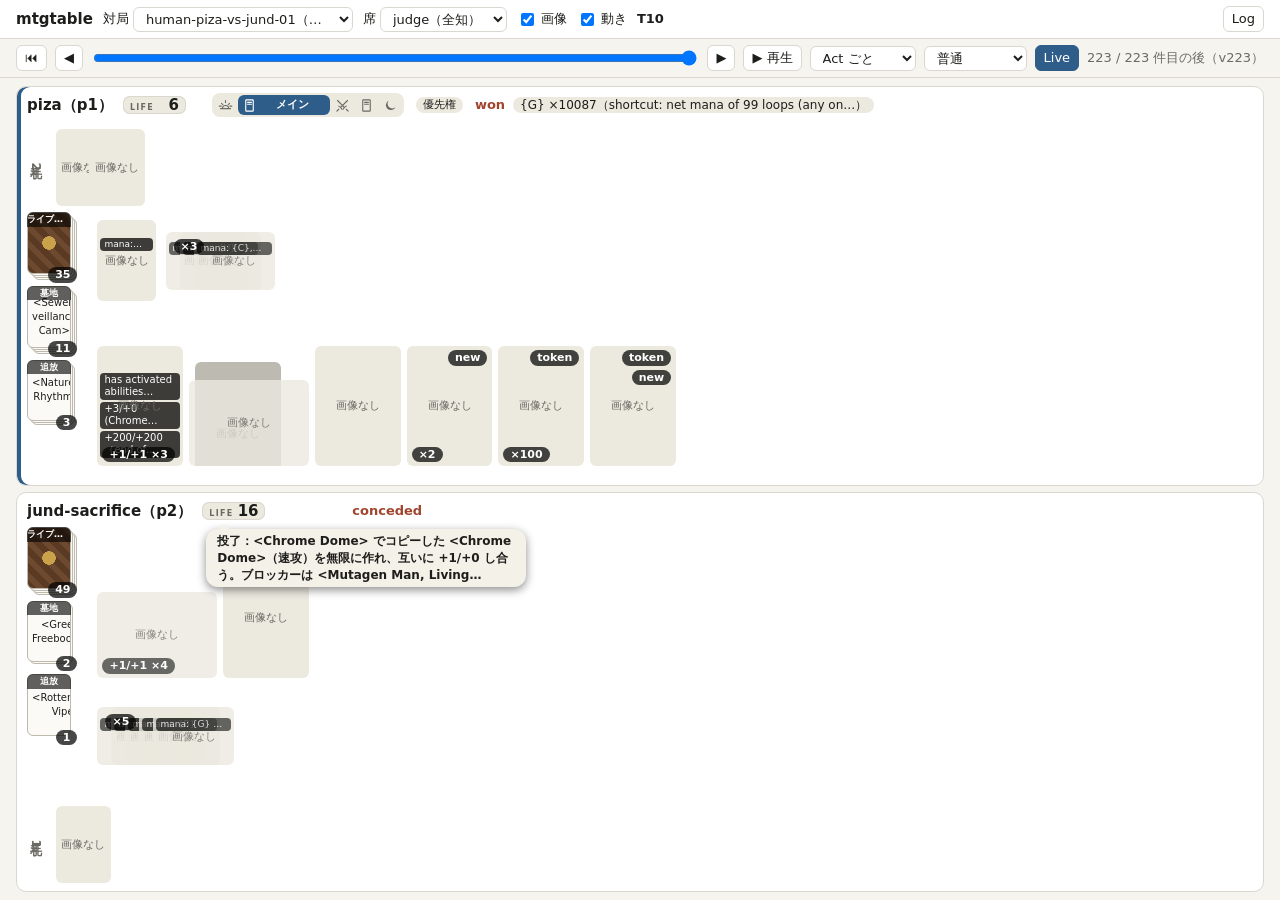
==== commit ac9813fa: "Re-export the static viewer under docs/ Co-Authored-By: Claude Opus 5.5 <noreply@anthropic.com>" ====
--- a/docs/index.html
+++ b/docs/index.html
@@ -18,6 +18,7 @@
   <label><input id="images" type="checkbox" checked> 画像</label>
   <label title="タップや移動を動きで見せる（1件ずつの移動と自動再生のとき）"><input id="motion" type="checkbox" checked> 動き</label>
   <span id="turn" class="turn"></span>
+  <span id="playing" class="chip strong playing" hidden></span>
   <span id="conn" class="conn" title="更新の受信状態"></span>
   <button id="logToggle" title="Log を開く・閉じる（L キー）">Log</button>
 </header>
@@ -60,6 +61,14 @@
     <div id="log" class="log"></div>
   </aside>
 </main>
+<!-- GUI の対局の操作パネル（盤面の外に置き、画面に固定する。見出しをドラッグで移動） -->
+<div id="fl-play" class="float playpanel" hidden>
+  <div class="fhead"><span id="playTitle">操作</span><button class="fmin" title="畳む">–</button></div>
+  <div id="playbody" class="fbody"></div>
+</div>
+<div id="menu" class="menu" hidden></div>
+<dialog id="ask" class="ask"></dialog>
+<div id="toast" class="toast" hidden></div>
 <script type="module" src="static/app.js"></script>
 </body>
 </html>
--- a/docs/static/style.css
+++ b/docs/static/style.css
@@ -527,3 +527,143 @@
   .phead { gap: 5px; }
   .phead .chip.prio { padding-left: 4px; padding-right: 4px; }
 }
+
+/* ---------------------------------------------------------------- GUI の対局（serve --play・席の鍵） */
+.chip.playing { background: var(--ok); }
+#fl-play { position: fixed; z-index: 30; right: 12px; bottom: 12px; width: 330px; max-height: 70vh; }
+#fl-play .fbody { padding: 6px 8px; display: flex; flex-direction: column; gap: 5px; }
+.pstatus { font-weight: 700; color: var(--muted); }
+.pstatus.mine { color: var(--ok); }
+.prow { display: flex; flex-wrap: wrap; gap: 4px; align-items: center; }
+.prow.small { font-size: 11px; color: var(--muted); }
+.phead2 { font-size: 11px; font-weight: 700; color: var(--muted); letter-spacing: .04em; }
+.phead2.sep { border-top: 1px solid var(--line); padding-top: 5px; margin-top: 2px; }
+.phint { font-size: 11px; }
+.pask { font-weight: 700; border-left: 3px solid var(--warn); padding-left: 6px; white-space: pre-wrap; }
+.prow button:disabled { opacity: .45; }
+.compose { border: 1px solid var(--accent); border-radius: 8px; padding: 6px; display: flex; flex-direction: column; gap: 4px; }
+.compose .ctitle { font-weight: 700; }
+.compose .chelp { font-size: 11px; }
+.compose .crow { display: flex; flex-wrap: wrap; gap: 4px; align-items: center; }
+.compose .crow input:not([type]) , .compose .crow input[type="text"] { flex: 1; min-width: 0; }
+.compose input { background: var(--card); border: 1px solid var(--line); border-radius: 5px; padding: 2px 5px; }
+.compose button.chip { border: none; cursor: pointer; }
+.cops { margin: 0; padding-left: 20px; font-size: 12px; }
+.cops li button { margin-left: 4px; }
+.phead.clickable { cursor: pointer; border-radius: 6px; }
+.phead.clickable:hover { background: var(--hl); }
+.phead.m-target { outline: 3px solid var(--warn); }
+.card.m-target .artbox, .card.m-target:not(.withart) { outline: 3px solid var(--warn); outline-offset: 1px; }
+.card.m-pay .artbox, .card.m-pay:not(.withart) { outline: 3px solid var(--ok); outline-offset: 1px; }
+.card.m-casting .artbox, .card.m-casting:not(.withart) { outline: 3px dashed var(--accent); outline-offset: 1px; }
+.card.m-option .artbox, .card.m-option:not(.withart) { outline: 2px dashed var(--warn); outline-offset: 1px; }
+.compose button.chip.cand.on { background: var(--warn); color: #000; font-weight: 700; }
+.sitem.m-target { outline: 3px solid var(--warn); border-radius: 6px; }
+/* 下書き・送った依頼の予定（盤面はまだ動いていない） */
+.card.m-plan .artbox, .card.m-plan:not(.withart) { outline: 3px dotted var(--accent); outline-offset: 1px; }
+.phead.m-plan, .sitem.m-plan { outline: 2px dotted var(--accent); border-radius: 6px; }
+.card.back.planned { display: flex; align-items: center; justify-content: center; font-size: 26px; font-weight: 700;
+  background: var(--panel); color: var(--accent); outline: 2px dashed var(--accent); outline-offset: -2px; }
+.pplan { position: absolute; left: 50%; top: 50%; transform: translate(-50%, -50%); background: var(--accent); color: #fff; }
+.reqlines li.stale { color: var(--warn); }
+.reqlines li.stale::after { content: "（盤面が変わった）"; font-size: 11px; }
+.menu { position: fixed; z-index: 100; min-width: 200px; max-width: 320px; max-height: 80vh; overflow: auto;
+  background: var(--panel); border: 1px solid var(--line); border-radius: 8px; padding: 4px;
+  box-shadow: 0 10px 30px rgba(0, 0, 0, .4); display: flex; flex-direction: column; }
+.menu[hidden] { display: none; }
+.menu .mtitle { font-size: 11px; color: var(--muted); padding: 2px 8px 4px; border-bottom: 1px solid var(--line); margin-bottom: 2px; }
+.menu .mitem { text-align: left; border: none; background: none; border-radius: 5px; padding: 4px 8px; cursor: pointer; }
+.menu .mitem:hover { background: var(--hl); }
+.menu .msep { border-top: 1px solid var(--line); margin: 3px 0; }
+.ask { border: 1px solid var(--line); border-radius: 10px; background: var(--panel); color: var(--ink); padding: 12px 14px; min-width: 280px; }
+.ask::backdrop { background: rgba(0, 0, 0, .35); }
+.askform { display: flex; flex-direction: column; gap: 8px; }
+.askform .atitle { font-weight: 700; }
+.askform .arow { display: flex; gap: 8px; align-items: center; }
+.askform .arow span { min-width: 90px; color: var(--muted); }
+.askform .arow input:not([type="checkbox"]) { flex: 1; background: var(--card); border: 1px solid var(--line); border-radius: 5px; padding: 3px 6px; }
+.askform .achoices, .askform .abuttons { display: flex; flex-wrap: wrap; gap: 6px; justify-content: flex-end; }
+.toast { position: fixed; z-index: 120; left: 50%; bottom: 18px; transform: translateX(-50%); max-width: min(90vw, 560px);
+  background: var(--ink); color: var(--bg); padding: 6px 14px; border-radius: 8px; box-shadow: 0 6px 20px rgba(0, 0, 0, .35); }
+.toast.error { background: var(--warn); color: #fff; }
+.toast[hidden] { display: none; }
+/* 狭い画面では盤面が縦に伸びてページがスクロールするので、操作パネルは画面の下に留める */
+@media (max-width: 899px) {
+  #fl-play { left: 6px !important; right: 6px !important; top: auto !important; bottom: 6px !important;
+    width: auto; max-height: 34vh; }
+  #fl-play .fhead { cursor: default; }
+  .bar .playing { display: none; }  /* 席の欄が p1 で固定されているので、それで分かる */
+}
+/* スマホの縦画面は画面の高さに収めるので、盤面をパネルの分だけ縮めて手札を隠さない */
+@media (max-width: 899px) and (orientation: portrait) {
+  body.playing .layout { margin-bottom: 34vh; }
+  body.playing:has(#fl-play.min) .layout { margin-bottom: 36px; }
+}
+.reqbox { display: flex; flex-direction: column; gap: 4px; }
+.reqbox .crow { display: flex; flex-wrap: wrap; gap: 4px; align-items: center; }
+.reqbox input { flex: 1; min-width: 0; background: var(--card); border: 1px solid var(--line); border-radius: 5px; padding: 2px 6px; }
+.reqtext { margin: 0; padding: 5px 7px; background: var(--card); border: 1px solid var(--line); border-radius: 6px;
+  white-space: pre-wrap; font: 12px/1.45 inherit; max-height: 14em; overflow: auto; }
+.reqtext.old { color: var(--muted); }
+.reqsent summary { cursor: pointer; font-size: 11px; color: var(--muted); }
+
+/* ---- 止める場所: 自分・相手のターンの段 × ステップの列。色のついたマスで止まる ---- */
+.stopsform { width: min(560px, calc(100vw - 60px)); }
+.stopsbody { display: flex; flex-direction: column; gap: 8px; }
+.sgwrap { overflow-x: auto; }
+.stopgrid { display: grid; grid-template-columns: auto repeat(var(--cols), minmax(46px, 1fr)); gap: 3px; align-items: center; }
+.stopgrid .sgcorner { min-width: 34px; }
+.sggroup { font-size: 10px; color: var(--muted); text-align: center; border-bottom: 1px solid var(--line); padding-bottom: 1px; }
+.sgstep { font-size: 11px; text-align: center; color: var(--muted); white-space: nowrap; border-radius: 4px; }
+.sgstep.now { color: var(--accent); font-weight: 700; }
+.sgside { font-size: 11px; font-weight: 700; color: var(--muted); padding-right: 4px; white-space: nowrap; }
+.sgcell { height: 30px; padding: 0; border-radius: 6px; border: 1px dashed var(--line); background: var(--bg); position: relative; }
+button.sgcell { cursor: pointer; }
+button.sgcell:hover { border-color: var(--accent); }
+.sgcell.on { background: var(--accent); border: 1px solid var(--accent); }
+.sgcell.on::after { content: "■"; position: absolute; inset: 0; display: grid; place-items: center; color: #fff; font-size: 10px; }
+.sgcell.none { border: none; background: repeating-linear-gradient(45deg, transparent, transparent 4px, var(--line) 4px, var(--line) 5px); opacity: .5; }
+.sgcell.here { outline: 2px solid var(--warn); outline-offset: 1px; }
+.sgevents { display: flex; flex-wrap: wrap; gap: 6px; }
+.sgevent { border-style: dashed; padding: 5px 10px; }
+.sgevent.on { background: var(--accent); color: #fff; border: 1px solid var(--accent); }
+.sgevent.on::before { content: "✓ "; }
+.sgpresets { display: flex; flex-wrap: wrap; gap: 4px; align-items: center; font-size: 12px; }
+
+/* パネルの小さな表（押すと編集） */
+.stopstrip { display: flex; flex-direction: column; gap: 3px; text-align: left; padding: 5px 6px; cursor: pointer; }
+.stopstrip:hover { border-color: var(--accent); }
+.stopstrip .sslabel { font-size: 11px; color: var(--muted); }
+.stopgrid.compact { grid-template-columns: auto repeat(var(--cols), 1fr); gap: 2px; }
+.stopgrid.compact .sgside { font-size: 10px; font-weight: 400; }
+.stopgrid.compact .sgcell { height: 9px; border-radius: 3px; }
+.stopgrid.compact .sgcell.on::after { content: none; }
+.stopgrid.compact .sgcell.here { outline-width: 1.5px; outline-offset: 0; }
+
+/* ---- オーラ・装備: 付いている先のカードの下に差し込む（追放したカードと同じ並べ方。暗くしない） ---- */
+.tuck > .card.under.attached { filter: none; }
+.tuck.hasaura { --peek: .13; }
+.bfrow:not(.lands) .tuck.hasaura { --peek: calc(.13 / min(var(--n), 3)); }
+
+/* ---- 戦闘中の P/T（カードの右下。元より大きければ緑、小さければ赤。ダメージは横に） ---- */
+.ptchip { position: absolute; right: 3px; bottom: 3px; z-index: 2; padding: 1px 6px; border-radius: 6px;
+  font-size: 12px; font-weight: 800; line-height: 1.3; white-space: nowrap;
+  background: rgba(20, 20, 18, .88); color: #fff; border: 1px solid rgba(255, 255, 255, .35); }
+.ptchip.up { background: #2e6b34; }
+.ptchip.down { background: #8a2e24; }
+.ptchip .ptdmg { margin-left: 4px; color: #ffb4a8; font-size: 10px; }
+.card:not(.withart) > .ptchip { position: static; display: inline-block; margin-top: 2px; }
+.card.incombat .ptchip { font-size: 13px; }
+
+/* ---- 戦闘の欄: まだ審判が書いていないブロックの予定 ---- */
+.card.plannedblk { opacity: .6; }
+.card.plannedblk .artbox, .card.plannedblk:not(.withart) { outline: 3px dotted var(--accent); outline-offset: 1px; }
+
+/* ---- 審判の処理の吹き出しは、しばらく出したら消す（RULED_MS と同じ長さ） ---- */
+.speech.fading { animation: speechfade 7s linear forwards; }
+.speech.fresh.fading { animation: speechpop .18s ease-out, speechfade 7s linear forwards; }
+@keyframes speechfade { 0%, 85% { opacity: 1; } 100% { opacity: 0; visibility: hidden; } }
+/* 下書き・送った依頼で仮に反映したカード・スタックの項目（審判の処理の後に本物になる） */
+.card.pv { opacity: .6; }
+.card.pv .artbox, .card.pv:not(.withart) { outline: 3px dashed var(--accent); outline-offset: 1px; }
+.sitem.pv { opacity: .6; outline: 2px dashed var(--accent); border-radius: 6px; }
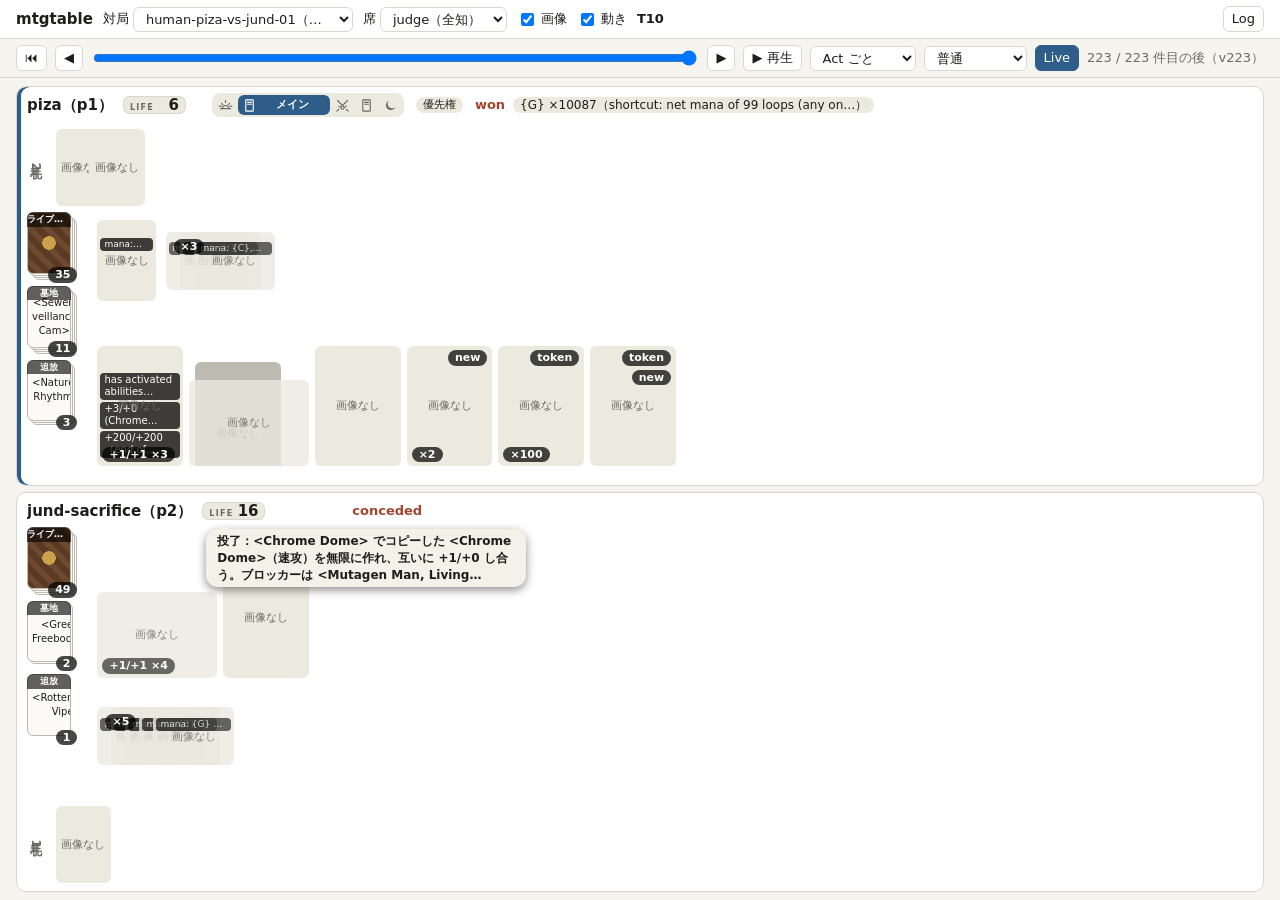
==== commit e4c4ecc9: "Re-export the static viewer under docs/ with g1 Add the g1 game (piza vs sultai-reanimator, p1 wins " ====
--- a/docs/index.html
+++ b/docs/index.html
@@ -46,10 +46,10 @@
 <main class="layout">
   <section class="board">
     <div id="top" class="side"></div>
-    <div id="combatbox" class="combatbox" hidden><h3>戦闘</h3><div id="combat" class="combat"></div></div>
+    <div id="combatbox" class="combatbox" hidden><h3 class="bxhead"><span>戦闘</span><span class="bxcount muted"></span><button class="bxmin" title="一時的に畳む（下の盤面を見る）。中身が変わると自動で開く">–</button></h3><div id="combat" class="combat"></div></div>
     <div id="bottom" class="side"></div>
     <!-- 盤面の上に浮かぶ小窓（見出しをドラッグで移動、– で畳む） -->
-    <div id="fl-stack" class="stackbox" hidden><h3>スタック</h3><ol id="stack" class="stack"></ol></div>
+    <div id="fl-stack" class="stackbox" hidden><h3 class="bxhead"><span>スタック</span><span class="bxcount muted"></span><button class="bxmin" title="一時的に畳む（下の盤面を見る）。中身が変わると自動で開く">–</button></h3><ol id="stack" class="stack"></ol></div>
     <div id="fl-detail" class="float" hidden>
       <div class="fhead"><span>カード</span><button class="fmin" title="畳む">–</button><button class="fclose" title="閉じる">×</button></div>
       <div id="detail" class="detail fbody"></div>
--- a/docs/static/style.css
+++ b/docs/static/style.css
@@ -18,6 +18,9 @@
 button, select, input { font: inherit; color: inherit; }
 button, select { background: var(--panel); border: 1px solid var(--line); border-radius: 6px; padding: 3px 8px; }
 button.on { background: var(--accent); color: #fff; border-color: var(--accent); }
+/* 押せないボタン: 薄くして、強調（on）の塗りも外す */
+button:disabled { opacity: .45; cursor: not-allowed; }
+button.on:disabled { background: var(--panel); color: inherit; border-color: var(--line); }
 .bar { display: flex; flex-wrap: wrap; gap: 12px; align-items: center; padding: 8px 16px;
   background: var(--panel); border-bottom: 1px solid var(--line); }
 .brand { font-size: 15px; }
@@ -120,6 +123,17 @@
 .hand.fan > .card { flex: none; transition: transform .12s; }
 .hand.fan > .card + .card { margin-left: -46px; }
 .hand.fan > .card:hover { transform: translateY(-12px); z-index: 2; position: relative; }
+/* 手札のドラッグ: 元のカードは空いた場所の印、写しを画面の上に重ねて動かす */
+.hand > .card.dragging { opacity: .25; }
+.hand > .card[data-ids] { user-select: none; -webkit-user-select: none; }
+.hand img { -webkit-user-drag: none; user-drag: none; }
+.dragghost { position: fixed; left: 0; top: 0; margin: 0 !important; z-index: 900; pointer-events: none; cursor: grabbing;
+  transform-origin: center; filter: drop-shadow(0 10px 14px rgba(0, 0, 0, .55)); transition: none; }
+/* 手札のカードを落とせる領域（GUI の対局）と、そこで何をするかの Tip */
+.dropover { outline: 2px dashed #6aa9ff; outline-offset: 2px; border-radius: 8px; background: rgba(106, 169, 255, .08); }
+#droptip { position: fixed; z-index: 1000; pointer-events: none; padding: 4px 8px; border-radius: 6px; font-size: 12px;
+  background: rgba(20, 22, 26, .92); color: #fff; border: 1px solid rgba(255, 255, 255, .25); white-space: nowrap; }
+#droptip[hidden] { display: none; }
 .card.inhand.withart { width: 98px; }
 .card.inhand .artbox { width: 88px; height: 123px; }
 .card.inhand .artbox img.art { width: 88px; height: 123px; }
@@ -174,6 +188,9 @@
 .artbox .flags .chip, .over .chip { white-space: nowrap; }
 .cbto { display: flex; align-items: center; gap: 2px; line-height: 1; }
 .cbto .arw { font-size: 20px; }
+.cbto.retarget { cursor: pointer; border: 1px dashed currentColor; border-radius: 4px; padding: 1px 4px; }
+.cbto.retarget::after { content: "▾"; font-size: 10px; margin-left: 2px; }
+.cbto.retarget:hover { background: color-mix(in srgb, currentColor 15%, transparent); }
 
 /* ---- スタック: カードと、種類・文・対象 ---- */
 .stack.panel { list-style: none; padding: 8px; }
@@ -417,6 +434,13 @@
   border-radius: 10px; padding: 4px 8px; box-shadow: 0 6px 24px rgba(0, 0, 0, .35); }
 .stackbox[hidden] { display: none; }
 .stackbox h3 { flex: none; }
+/* 戦闘・スタックの見出しの畳むボタン。畳むと見出しだけ（件数を出す） */
+.bxhead { display: flex; align-items: center; gap: 4px; }
+.bxhead .bxcount { flex: 1; font-weight: 400; font-size: 11px; }
+.bxhead .bxmin { padding: 0 7px; line-height: 1.3; font-size: 13px; cursor: pointer; }
+.combatbox.min .combat, .stackbox.min .stack { display: none; }
+.combatbox.min, .stackbox.min { width: auto; min-width: 120px; opacity: .85; }
+.combatbox.min h3, .stackbox.min h3 { margin: 0; }
 .stackbox .stack { overflow: auto; margin: 0; padding: 2px 0; height: auto; max-height: none; border: none; background: none; list-style: none; }
 @media (max-width: 899px) { .stackbox { position: static; transform: none; width: auto; margin: 8px 0; box-shadow: none; } }
 #fl-detail { top: 10px; bottom: auto; right: 10px; }
@@ -564,6 +588,7 @@
 .phead.m-plan, .sitem.m-plan { outline: 2px dotted var(--accent); border-radius: 6px; }
 .card.back.planned { display: flex; align-items: center; justify-content: center; font-size: 26px; font-weight: 700;
   background: var(--panel); color: var(--accent); outline: 2px dashed var(--accent); outline-offset: -2px; }
+.pknown { position: absolute; left: 2px; bottom: -4px; z-index: 3; font-size: 10px; background: var(--accent); color: #fff; }
 .pplan { position: absolute; left: 50%; top: 50%; transform: translate(-50%, -50%); background: var(--accent); color: #fff; }
 .reqlines li.stale { color: var(--warn); }
 .reqlines li.stale::after { content: "（盤面が変わった）"; font-size: 11px; }
@@ -601,6 +626,27 @@
 }
 .reqbox { display: flex; flex-direction: column; gap: 4px; }
 .reqbox .crow { display: flex; flex-wrap: wrap; gap: 4px; align-items: center; }
+button.ibtn { display: inline-flex; align-items: center; justify-content: center; width: 32px; height: 28px; padding: 0; cursor: pointer; }
+button.ibtn:hover:not(:disabled) { border-color: var(--accent); color: var(--accent); }
+button.ibtn svg { width: 18px; height: 18px; fill: none; stroke: currentColor; stroke-width: 1.8; stroke-linecap: round; stroke-linejoin: round; }
+/* 進めるボタン: フェイズごとの枠（見出し付き）を、ターンの順に1行に置く（ステップの名前は title）。
+   今のフェイズの枠と今のステップに印、過ぎたステップは薄く */
+.stepbtns { display: flex; flex-direction: column; gap: 5px; }
+.stepgrid { display: flex; gap: 3px; }
+.stepgroup { flex: 1 1 0; min-width: 0; border: 1px solid var(--line); border-radius: 6px; padding: 1px 2px 2px; }
+.stepgroup.curphase { border-color: var(--accent); }
+.sglabel { font-size: 10px; line-height: 1.3; color: var(--muted); text-align: center; white-space: nowrap; overflow: hidden; }
+.stepgroup.curphase .sglabel { color: var(--accent); font-weight: 700; }
+.sgbtns { display: grid; grid-auto-flow: column; grid-auto-columns: 1fr; gap: 2px; }
+button.ibtn.withtext { flex-direction: column; gap: 1px; width: auto; height: auto; min-width: 0; padding: 3px 2px 2px; }
+button.ibtn .ilabel { font-size: 10px; line-height: 1.1; white-space: nowrap; overflow: hidden; text-overflow: ellipsis; max-width: 100%; }
+.sgbtns button.ibtn { width: auto; min-width: 0; height: 26px; }
+.sgbtns button.ibtn svg { width: 16px; height: 16px; }
+.sgbtns button.ibtn.cur { opacity: 1; border-color: var(--accent); color: var(--accent); box-shadow: inset 0 -2px 0 var(--accent); }
+.sgbtns button.ibtn.past { opacity: .35; }
+.stepacts { display: grid; grid-template-columns: 1.4fr 1fr 1fr; gap: 4px; }
+.stepacts button.ibtn.withtext { flex-direction: row; gap: 4px; padding: 4px 6px; }
+.stepacts button.ibtn .ilabel { font-size: 11px; }
 .reqbox input { flex: 1; min-width: 0; background: var(--card); border: 1px solid var(--line); border-radius: 5px; padding: 2px 6px; }
 .reqtext { margin: 0; padding: 5px 7px; background: var(--card); border: 1px solid var(--line); border-radius: 6px;
   white-space: pre-wrap; font: 12px/1.45 inherit; max-height: 14em; overflow: auto; }
@@ -667,3 +713,5 @@
 .card.pv { opacity: .6; }
 .card.pv .artbox, .card.pv:not(.withart) { outline: 3px dashed var(--accent); outline-offset: 1px; }
 .sitem.pv { opacity: .6; outline: 2px dashed var(--accent); border-radius: 6px; }
+.chip.mana.clickable { cursor: pointer; }
+.chip.mana.clickable:hover { outline: 1px solid #6aa9ff; }
